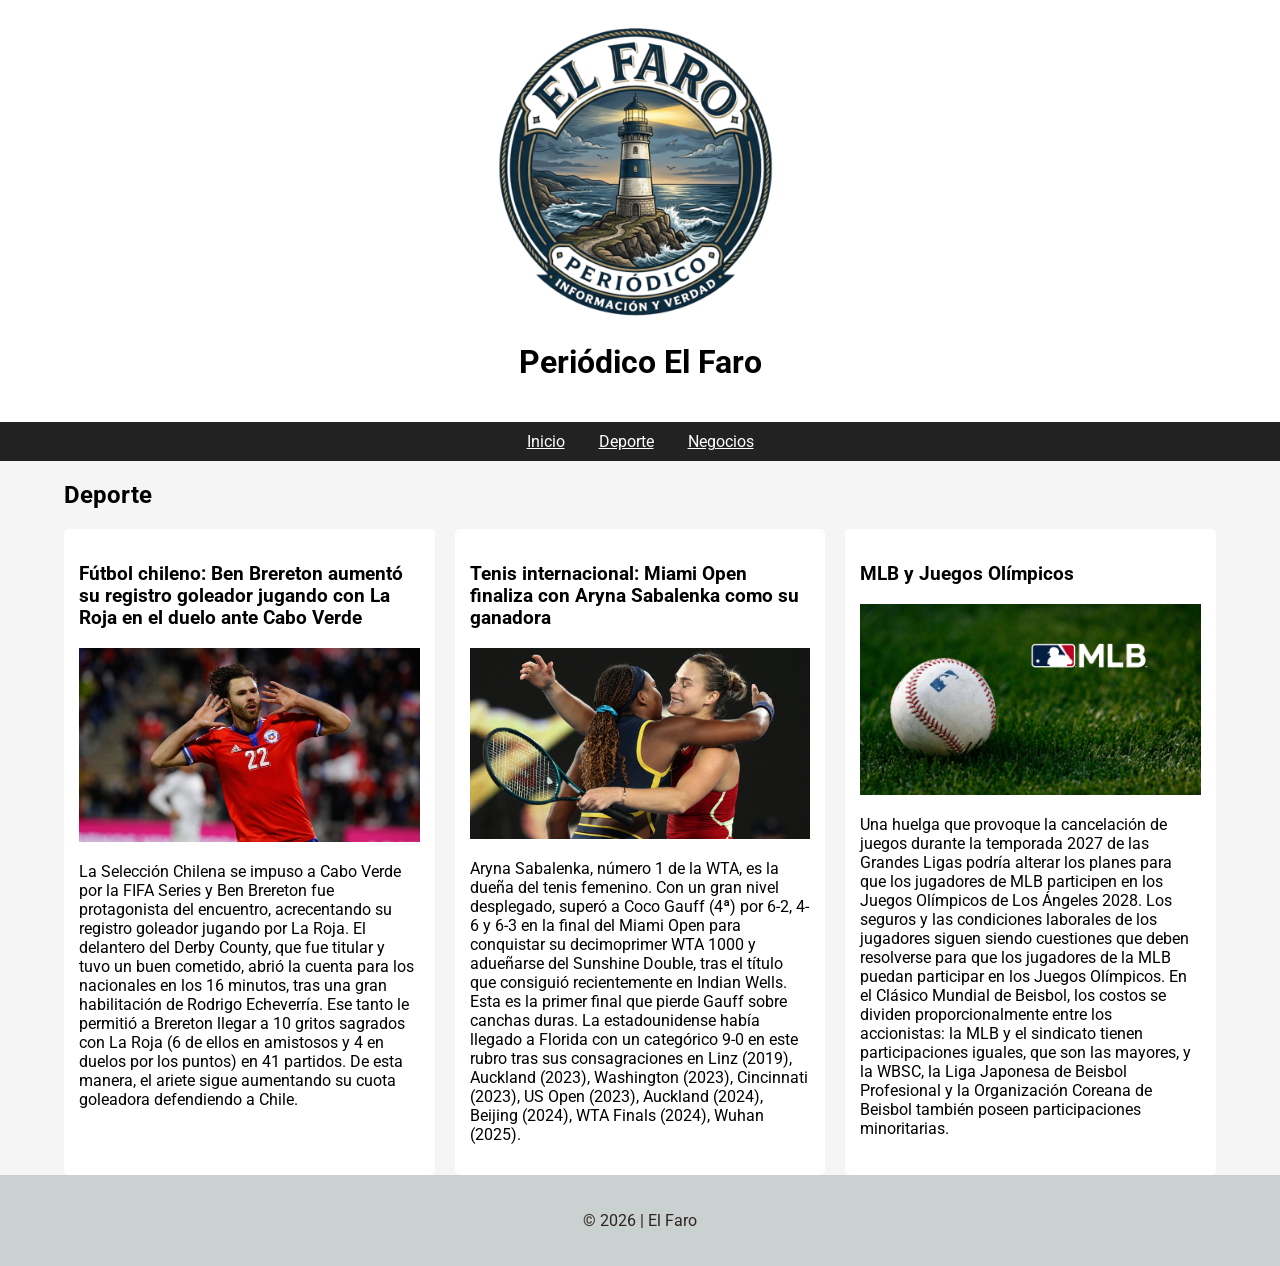
==== deporte.html @ 2c3c2c61 "Update deporte.html" ====
<!DOCTYPE html>
<html lang="es">
<head>
<meta charset="UTF-8">
<title>Deporte</title>

<link href="https://fonts.googleapis.com/css2?family=Roboto&display=swap" rel="stylesheet">

<style>

/* Estilo general */
body {
  font-family: 'Roboto', sans-serif;
  margin: 0;
  background: #f5f5f5;
}

header {
  background: white;
  text-align: center;
  padding: 20px;
}

nav {
  background: #222;
  text-align: center;
  padding: 10px;
}

nav a {
  color: white;
  margin: 0 15px;
  text-decoration: underline;
}

nav a: hover {
  text-decoration: none;
  font-weight: bold;
}

main {
  width: 90%;
  margin: auto;
}

/* GRID */
.contenedor-articulos {
  display: grid;
  grid-template-columns: repeat(3, 1fr);
  gap: 20px;
}

.articulo {
  background: white;
  padding: 15px;
  border-radius: 5px;
  transition: 0.3s;
}

.articulo:hover {
  background: black;
  color: white;
}

footer {
  background: #c9d2d0;
  color: #31231e;
  text-align: center;
  padding: 20px;
}

@media (max-width: 768px) {
  .contenedor-articulos {
    grid-template-columns: 1fr;
  }
}

</style>
</head>

<body>

<header>
  <img src="faro.png" width="300">
  <h1>Periódico El Faro</h1>
</header>

<nav>
  <a href="index.html">Inicio</a>
  <a href="deporte.html">Deporte</a>
  <a href="negocios.html">Negocios</a>
</nav>

<main>

<h2>Deporte</h2>

<div class="contenedor-articulos">

  <article class="articulo">
    <h3>Fútbol chileno: Ben Brereton aumentó su registro goleador jugando con La Roja en el duelo ante Cabo Verde</h3>
    <img src="benbrereton.jpg" width="100%">
    <p>La Selección Chilena se impuso a Cabo Verde por la FIFA Series y Ben Brereton fue protagonista del encuentro, acrecentando su registro goleador jugando por La Roja. 
    El delantero del Derby County, que fue titular y tuvo un buen cometido, abrió la cuenta para los nacionales en los 16 minutos, tras una gran habilitación de Rodrigo Echeverría.
    Ese tanto le permitió a Brereton llegar a 10 gritos sagrados con La Roja (6 de ellos en amistosos y 4 en duelos por los puntos) en 41 partidos.
    De esta manera, el ariete sigue aumentando su cuota goleadora defendiendo a Chile.</p>
  </article>

  <article class="articulo">
    <h3>Tenis internacional: Miami Open finaliza con Aryna Sabalenka como su ganadora</h3>
    <img src="arynavscoco.jpg" width="100%">
    <p>Aryna Sabalenka, número 1 de la WTA, es la dueña del tenis femenino. Con un gran nivel desplegado, superó a Coco Gauff (4ª) por 6-2,
    4-6 y 6-3 en la final del Miami Open para conquistar su decimoprimer WTA 1000 y adueñarse del Sunshine Double, tras el título que consiguió recientemente en Indian Wells.
    Esta es la primer final que pierde Gauff sobre canchas duras. La estadounidense había llegado a Florida con un categórico 9-0 en este rubro tras sus consagraciones en Linz (2019),
    Auckland (2023), Washington (2023), Cincinnati (2023), US Open (2023), Auckland (2024), Beijing (2024), WTA Finals (2024), Wuhan (2025).</p>
  </article>

  <article class="articulo">
    <h3>MLB y Juegos Olímpicos</h3>
    <img src="mlb.png" width="100%">
    <p>Una huelga que provoque la cancelación de juegos durante la temporada 2027 de las Grandes Ligas podría alterar los planes para que los jugadores de MLB
    participen en los Juegos Olímpicos de Los Ángeles 2028. Los seguros y las condiciones laborales de los jugadores siguen siendo cuestiones que deben resolverse para que los
    jugadores de la MLB puedan participar en los Juegos Olímpicos. En el Clásico Mundial de Beisbol, los costos se dividen proporcionalmente entre los accionistas: la MLB y el 
    sindicato tienen participaciones iguales, que son las mayores, y la WBSC, la Liga Japonesa de Beisbol Profesional y la Organización Coreana de Beisbol también poseen participaciones 
    minoritarias.
</p>
  </article>

</div>

</main>

<footer>
  <p>© 2026 | El Faro</p>
</footer>

</body>
</html>
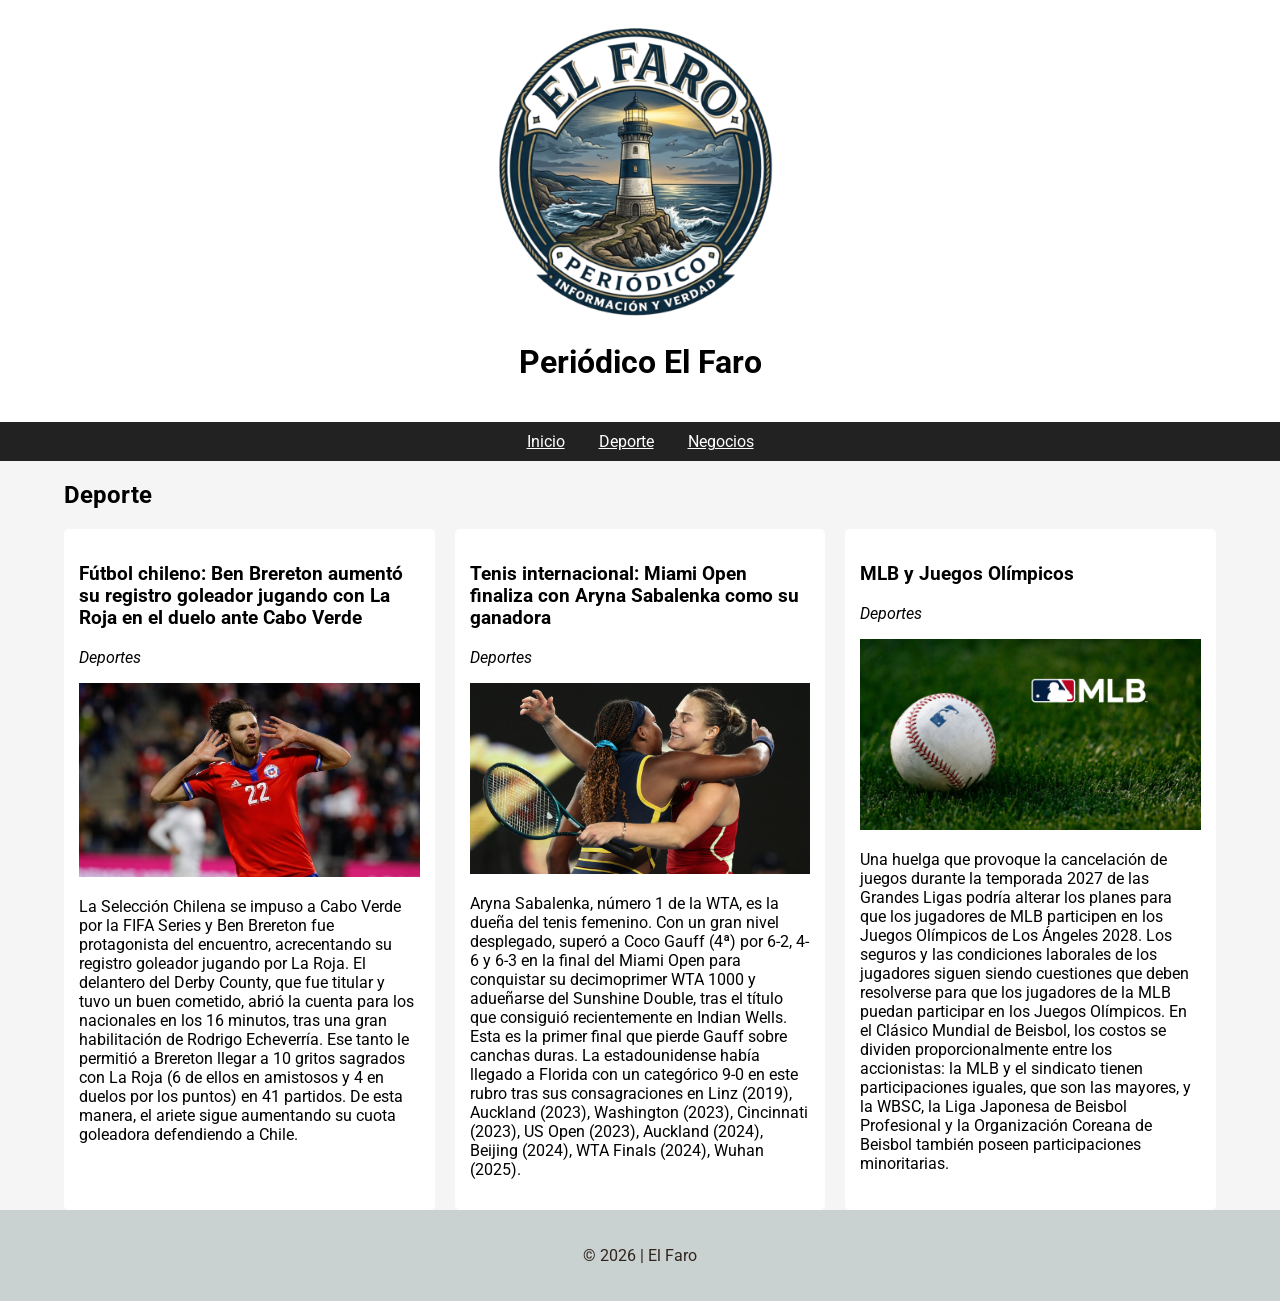
==== commit bffdaceb: "Update deporte.html" ====
--- a/deporte.html
+++ b/deporte.html
@@ -99,6 +99,7 @@
 
   <article class="articulo">
     <h3>Fútbol chileno: Ben Brereton aumentó su registro goleador jugando con La Roja en el duelo ante Cabo Verde</h3>
+    <p><em>Deportes</em></p>
     <img src="benbrereton.jpg" width="100%">
     <p>La Selección Chilena se impuso a Cabo Verde por la FIFA Series y Ben Brereton fue protagonista del encuentro, acrecentando su registro goleador jugando por La Roja. 
     El delantero del Derby County, que fue titular y tuvo un buen cometido, abrió la cuenta para los nacionales en los 16 minutos, tras una gran habilitación de Rodrigo Echeverría.
@@ -108,6 +109,7 @@
 
   <article class="articulo">
     <h3>Tenis internacional: Miami Open finaliza con Aryna Sabalenka como su ganadora</h3>
+    <p><em>Deportes</em></p>
     <img src="arynavscoco.jpg" width="100%">
     <p>Aryna Sabalenka, número 1 de la WTA, es la dueña del tenis femenino. Con un gran nivel desplegado, superó a Coco Gauff (4ª) por 6-2,
     4-6 y 6-3 en la final del Miami Open para conquistar su decimoprimer WTA 1000 y adueñarse del Sunshine Double, tras el título que consiguió recientemente en Indian Wells.
@@ -117,6 +119,7 @@
 
   <article class="articulo">
     <h3>MLB y Juegos Olímpicos</h3>
+    <p><em>Deportes</em></p>
     <img src="mlb.png" width="100%">
     <p>Una huelga que provoque la cancelación de juegos durante la temporada 2027 de las Grandes Ligas podría alterar los planes para que los jugadores de MLB
     participen en los Juegos Olímpicos de Los Ángeles 2028. Los seguros y las condiciones laborales de los jugadores siguen siendo cuestiones que deben resolverse para que los
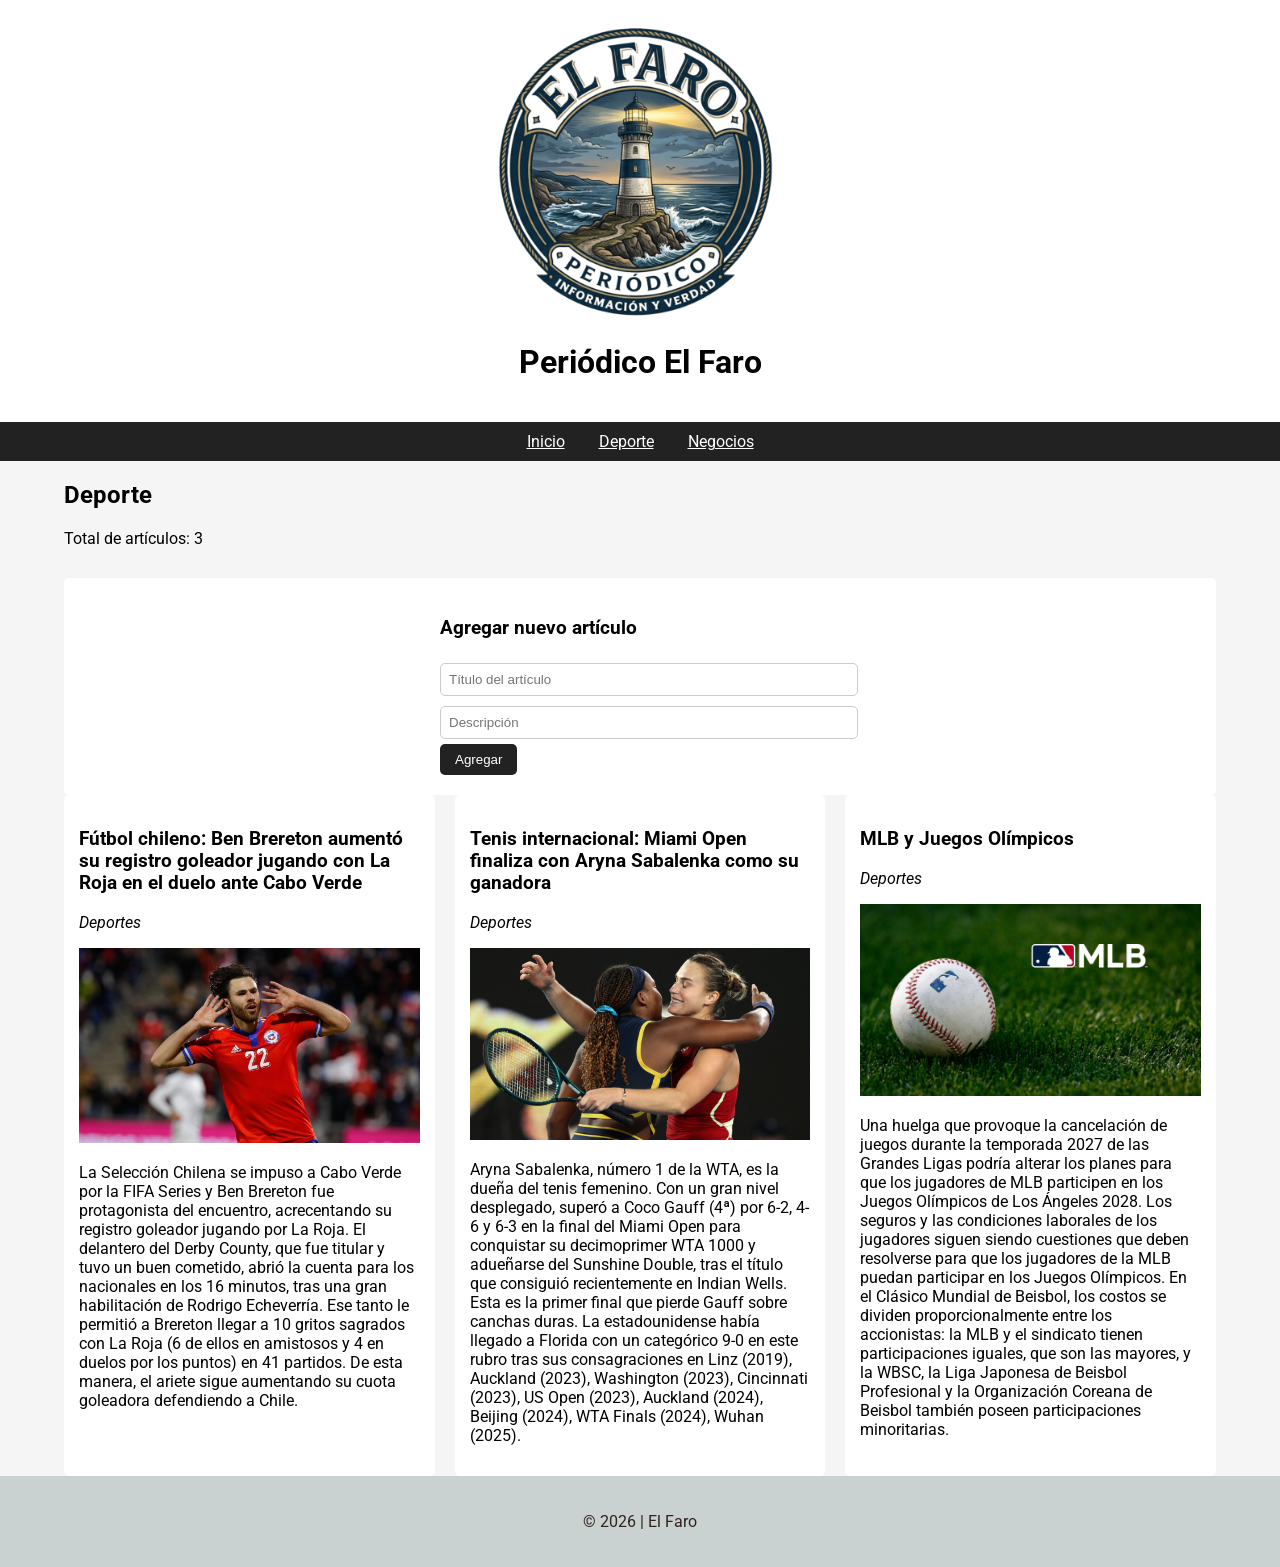
==== commit 47d2c677: "Update deporte.html" ====
--- a/deporte.html
+++ b/deporte.html
@@ -21,6 +21,12 @@
   padding: 20px;
 }
 
+#reloj {
+  background: white;
+  text-align: center;
+  padding: 20px;
+}
+
 nav {
   background: #222;
   text-align: center;
@@ -69,6 +75,43 @@
   padding: 20px;
 }
 
+/* SECCIONES*/
+
+.seccion {
+  margin-top: 30px;
+  padding: 20px;
+  background: white;
+  border-radius: 5px;
+}
+
+/* FORMULARIOS */
+
+.formulario {
+  max-width: 400px;
+  margin: auto;
+}
+
+input, textarea {
+  width: 100%;
+  padding: 8px;
+  margin: 5px 0;
+  border-radius: 5px;
+  border: 1px solid #ccc;
+}
+
+button {
+  padding: 8px 15px;
+  background: #222;
+  color: white;
+  border: none;
+  border-radius: 5px;
+  cursor: pointer;
+}
+
+button: hover{
+  background: #444;
+}
+  
 @media (max-width: 768px) {
   .contenedor-articulos {
     grid-template-columns: 1fr;
@@ -95,7 +138,18 @@
 
 <h2>Deporte</h2>
 
-<div class="contenedor-articulos">
+<p>Total de artículos: <span id="contador">0</span></p>
+
+<div class="seccion">
+  <div class="formulario">
+    <h3> Agregar nuevo artículo</h3>
+    <input type="text" id="titulo" placeholder="Título del artículo">
+    <input type="text" id="descripcion" placeholder="Descripción">
+    <button onclick="agregarArticulo()">Agregar</button>
+  </div>
+</div>
+  
+<div class="contenedor-articulos" id="contenedor">
 
   <article class="articulo">
     <h3>Fútbol chileno: Ben Brereton aumentó su registro goleador jugando con La Roja en el duelo ante Cabo Verde</h3>
@@ -136,6 +190,79 @@
 <footer>
   <p>© 2026 | El Faro</p>
 </footer>
-
+<script>
+
+window.onload = function() {
+  iniciarReloj();
+  actualizarContador();
+};
+  
+/* RELOJ */
+function iniciarReloj() {
+  function actualizarReloj() {
+    const ahora = new Date();
+    const reloj = document.getElementById("reloj");
+    if (reloj) {
+      reloj.textContent =
+        ahora.toLocaleDateString() + " - " + ahora.toLocaleTimeString();
+    }
+  }
+
+  actualizarReloj();
+  setInterval(actualizarReloj, 1000);
+}
+
+/* CONTADOR */
+function actualizarContador() {
+  const total = document.querySelectorAll(".articulo").length;
+  document.getElementById("contador").textContent = total;
+}
+
+/* AGREGAR ARTÍCULO */
+function agregarArticulo() {
+  const titulo = document.getElementById("titulo").value;
+  const descripcion = document.getElementById("descripcion").value;
+
+  if (titulo.trim() === "" || descripcion.trim() === "") {
+    alert("Completa los campos");
+    return;
+  }
+
+  const contenedor = document.getElementById("contenedor");
+
+  const nuevo = document.createElement("article");
+  nuevo.classList.add("articulo");
+
+  nuevo.innerHTML = `
+    <h3>${titulo}</h3>
+    <p><em>Nuevo</em></p>
+    <p>${descripcion}</p>
+  `;
+
+  contenedor.appendChild(nuevo);
+
+  actualizarContador();
+
+  document.getElementById("titulo").value = "";
+  document.getElementById("descripcion").value = "";
+}
+
+/* CONTACTO */
+function enviarMensaje() {
+  const nombre = document.getElementById("nombre").value;
+  const mensaje = document.getElementById("mensaje").value;
+
+  if (nombre.trim() === "" || mensaje.trim() === "") {
+    alert("Completa los campos");
+    return;
+  }
+
+  alert("Mensaje enviado correctamente");
+
+  document.getElementById("nombre").value = "";
+  document.getElementById("mensaje").value = "";
+}
+  
+</script>
 </body>
 </html>
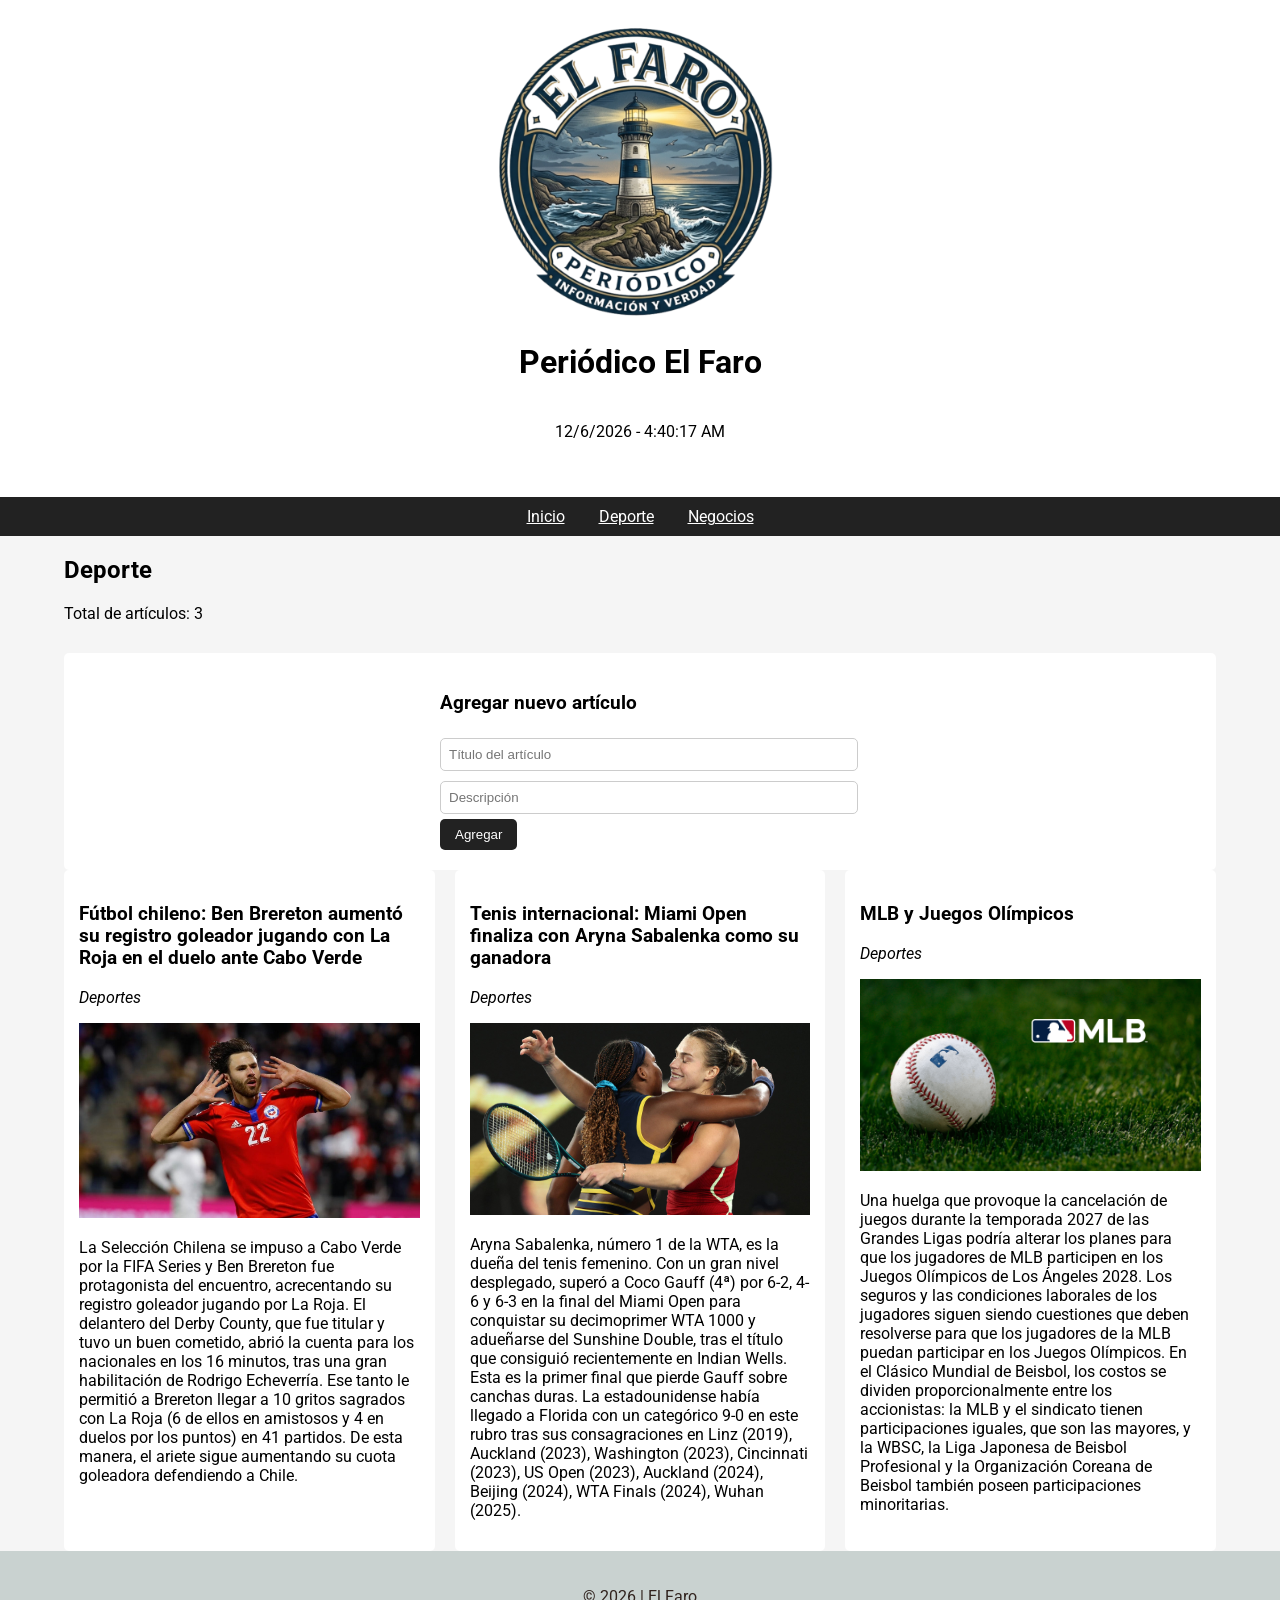
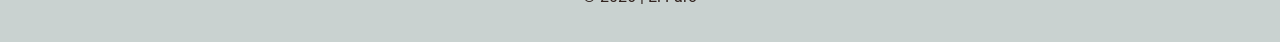
==== commit 4e88f25a: "Update deporte.html" ====
--- a/deporte.html
+++ b/deporte.html
@@ -126,6 +126,7 @@
 <header>
   <img src="faro.png" width="300">
   <h1>Periódico El Faro</h1>
+  <p id="reloj">Cargando hora...</p>
 </header>
 
 <nav>
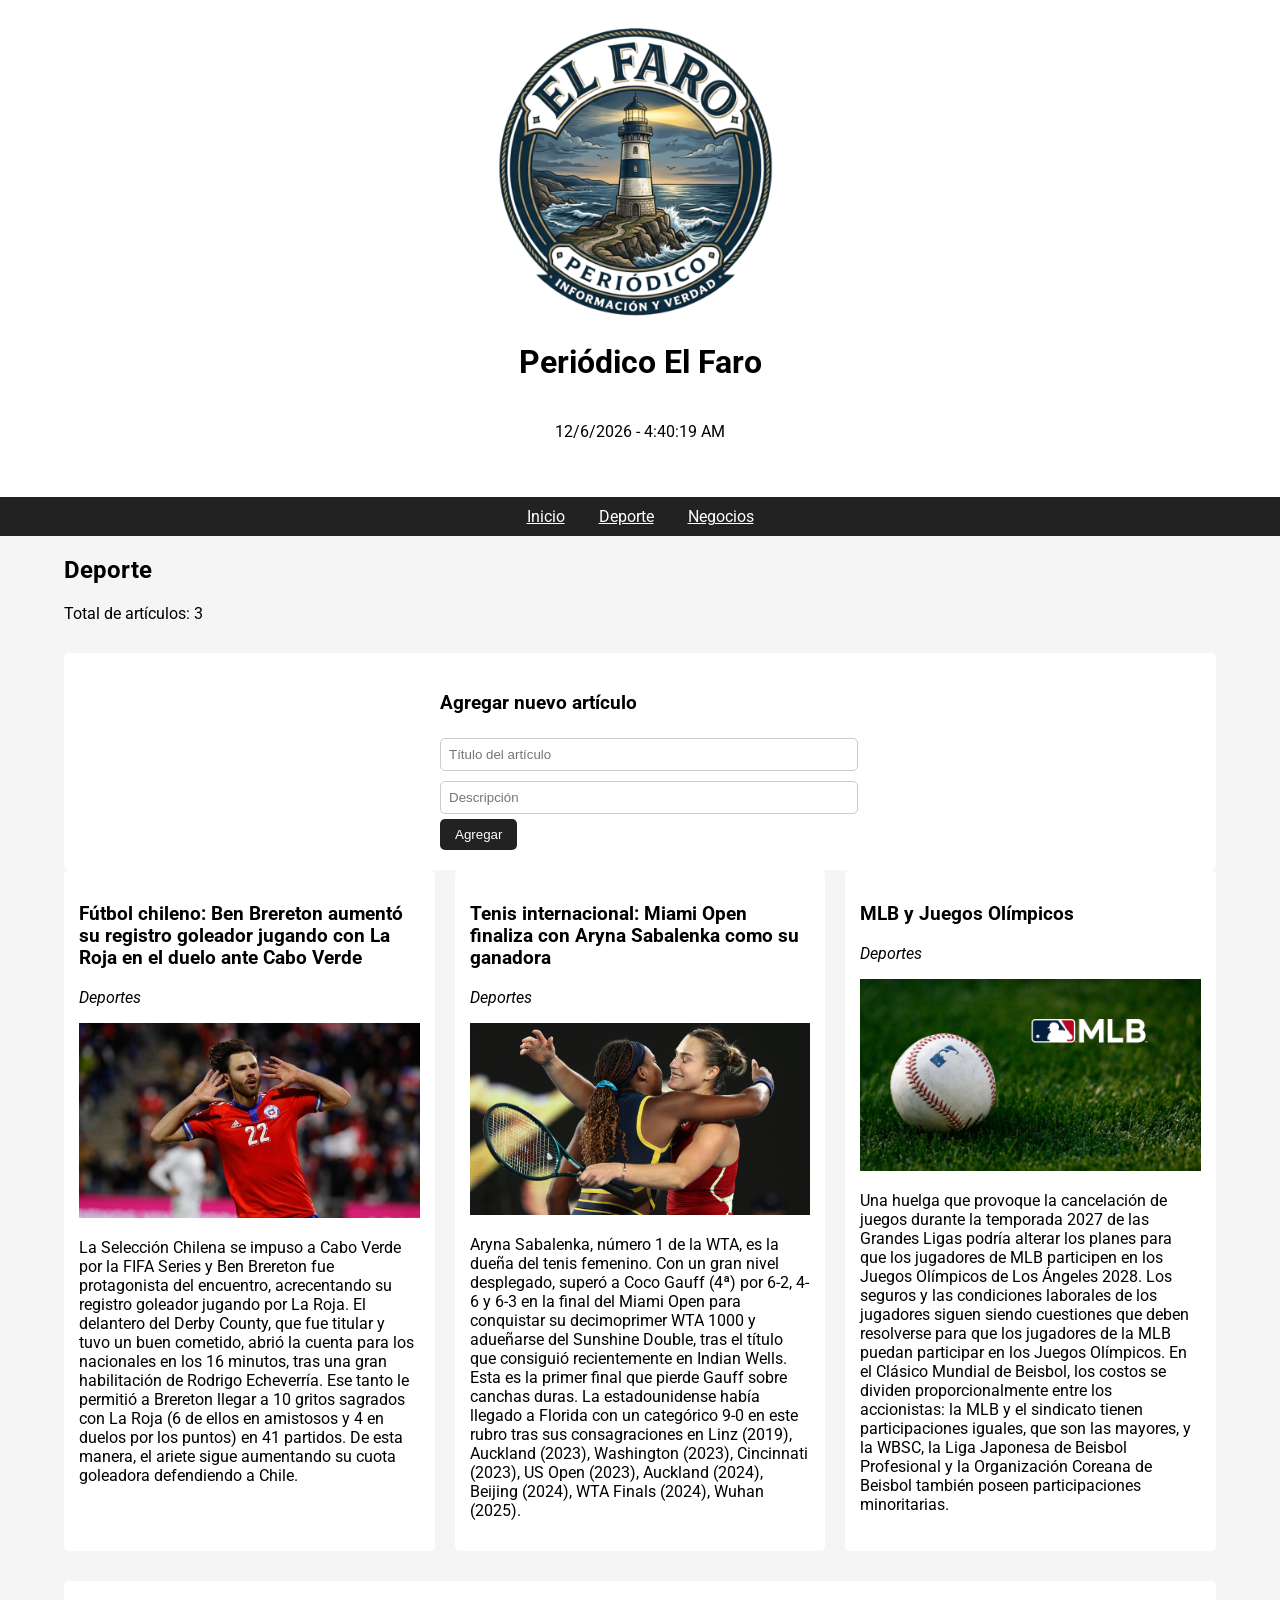
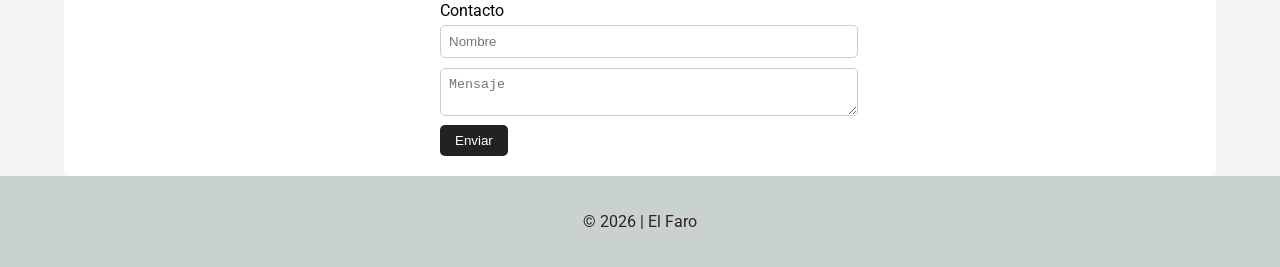
==== commit 2d5d1fe9: "Update deporte.html" ====
--- a/deporte.html
+++ b/deporte.html
@@ -185,7 +185,16 @@
   </article>
 
 </div>
-
+  
+<div class="seccion">
+  <div class="formulario"<
+    <h2>Contacto</h2>
+    <input type="text" id="nombre" placeholder="Nombre">
+    <textarea id="mensaje" placeholder="Mensaje"></textarea>
+    <button onclick="enviarMensaje()">Enviar</button>
+  </div>
+</div>
+  
 </main>
 
 <footer>
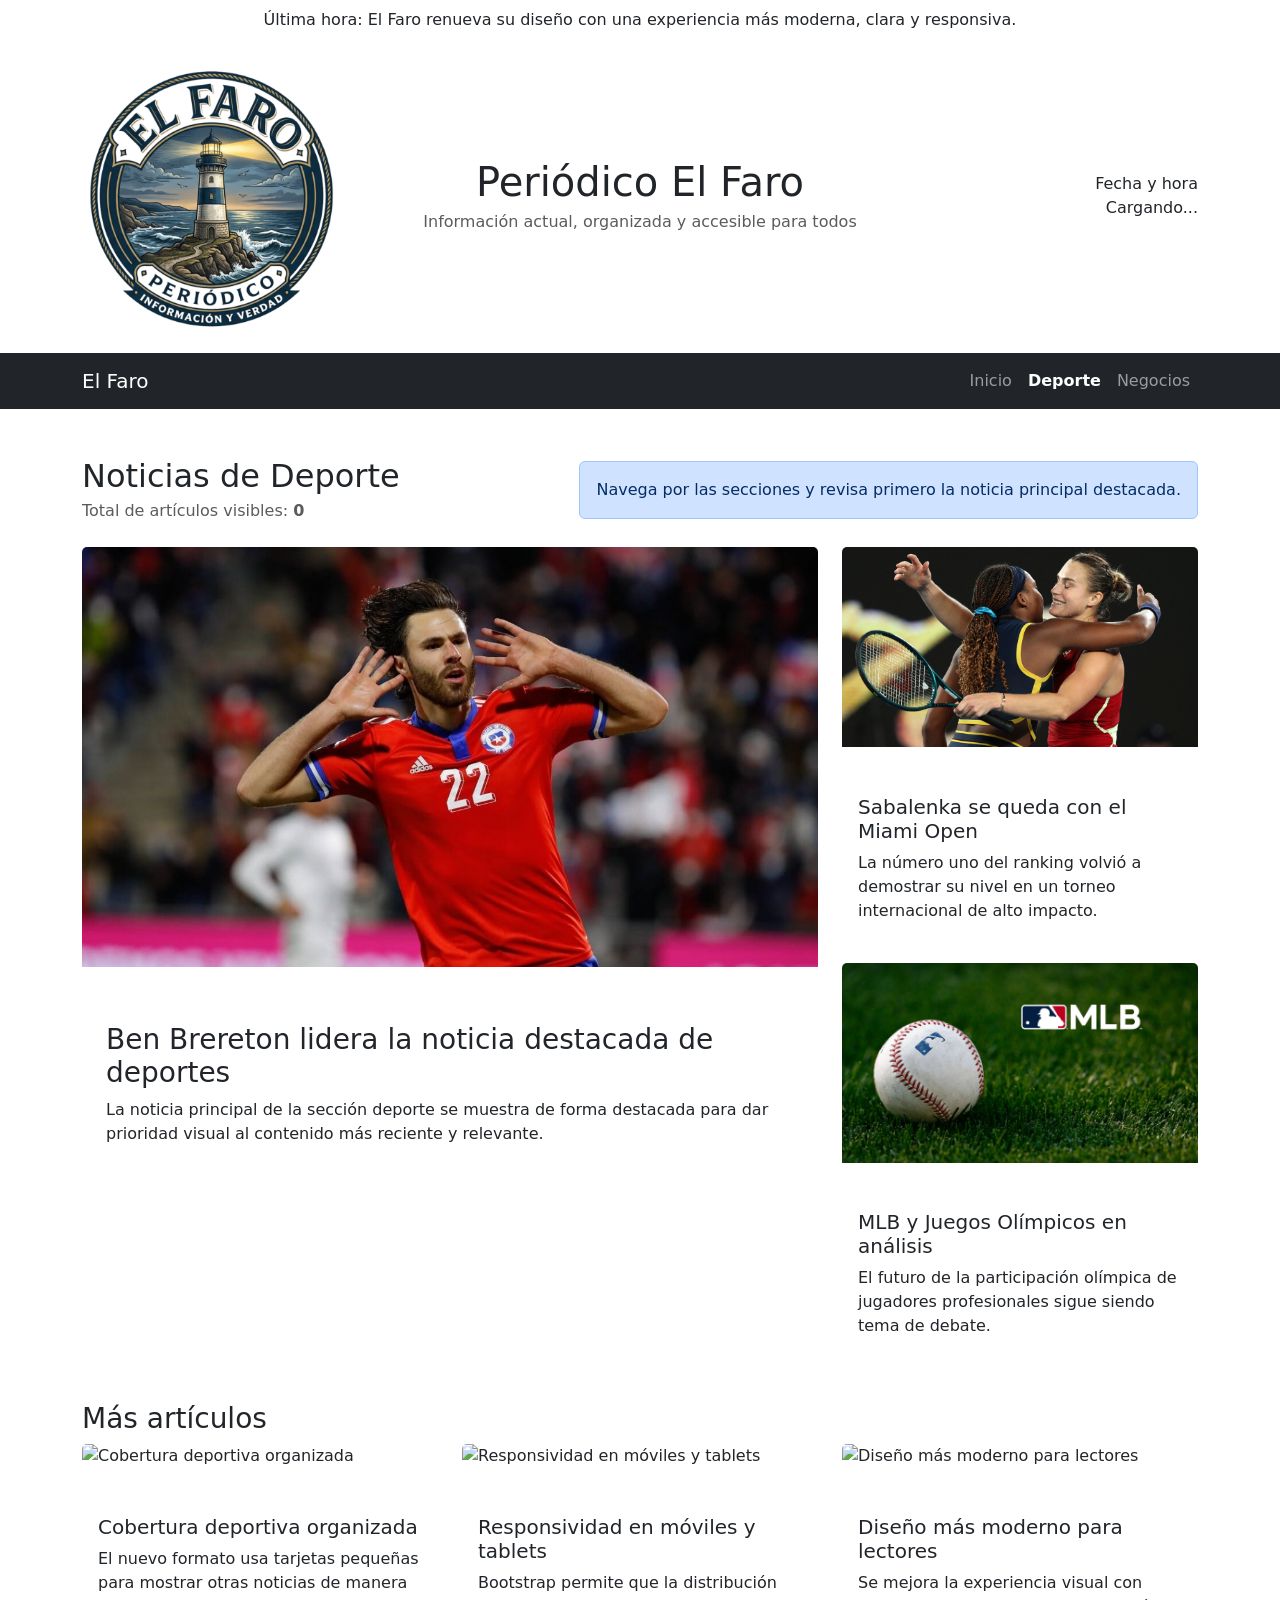
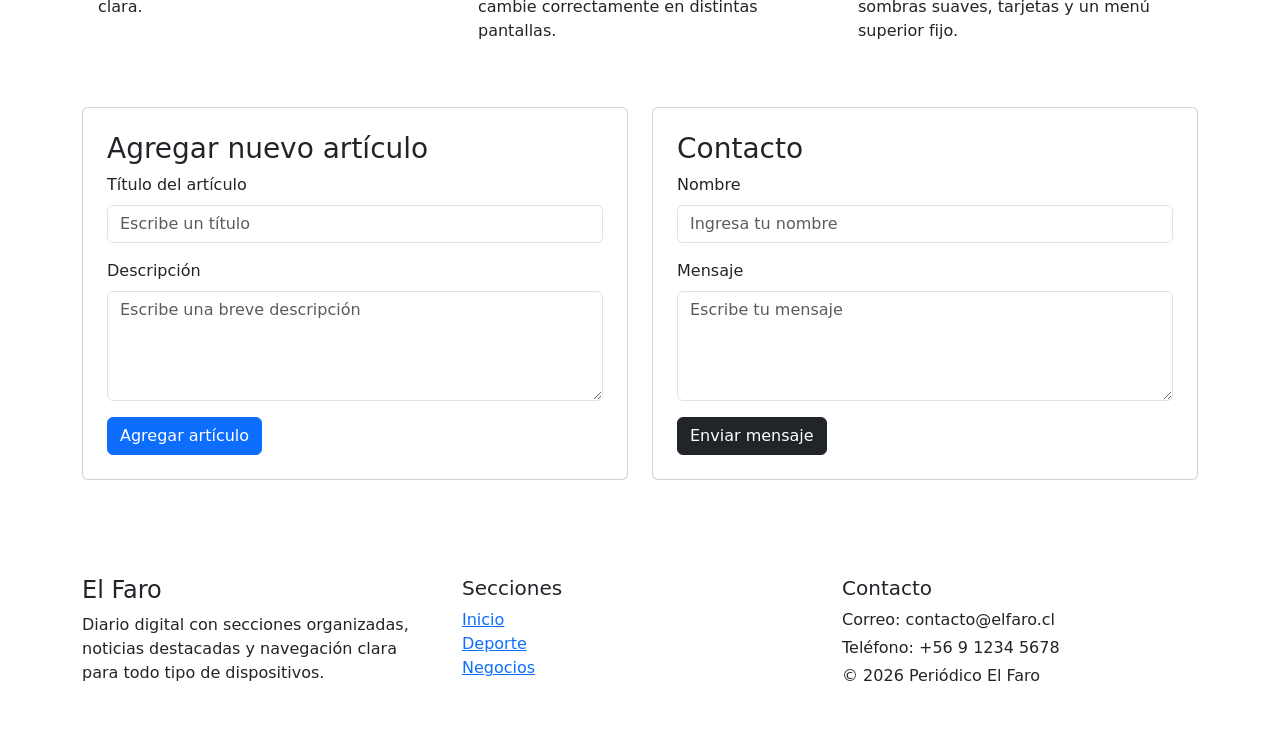
==== commit 461b4236: "Add files via upload" ====
--- a/deporte.html
+++ b/deporte.html
@@ -1,278 +1,217 @@
-<!DOCTYPE html>
-<html lang="es">
-<head>
-<meta charset="UTF-8">
-<title>Deporte</title>
-
-<link href="https://fonts.googleapis.com/css2?family=Roboto&display=swap" rel="stylesheet">
-
-<style>
-
-/* Estilo general */
-body {
-  font-family: 'Roboto', sans-serif;
-  margin: 0;
-  background: #f5f5f5;
-}
-
-header {
-  background: white;
-  text-align: center;
-  padding: 20px;
-}
-
-#reloj {
-  background: white;
-  text-align: center;
-  padding: 20px;
-}
-
-nav {
-  background: #222;
-  text-align: center;
-  padding: 10px;
-}
-
-nav a {
-  color: white;
-  margin: 0 15px;
-  text-decoration: underline;
-}
-
-nav a: hover {
-  text-decoration: none;
-  font-weight: bold;
-}
-
-main {
-  width: 90%;
-  margin: auto;
-}
-
-/* GRID */
-.contenedor-articulos {
-  display: grid;
-  grid-template-columns: repeat(3, 1fr);
-  gap: 20px;
-}
-
-.articulo {
-  background: white;
-  padding: 15px;
-  border-radius: 5px;
-  transition: 0.3s;
-}
-
-.articulo:hover {
-  background: black;
-  color: white;
-}
-
-footer {
-  background: #c9d2d0;
-  color: #31231e;
-  text-align: center;
-  padding: 20px;
-}
-
-/* SECCIONES*/
-
-.seccion {
-  margin-top: 30px;
-  padding: 20px;
-  background: white;
-  border-radius: 5px;
-}
-
-/* FORMULARIOS */
-
-.formulario {
-  max-width: 400px;
-  margin: auto;
-}
-
-input, textarea {
-  width: 100%;
-  padding: 8px;
-  margin: 5px 0;
-  border-radius: 5px;
-  border: 1px solid #ccc;
-}
-
-button {
-  padding: 8px 15px;
-  background: #222;
-  color: white;
-  border: none;
-  border-radius: 5px;
-  cursor: pointer;
-}
-
-button: hover{
-  background: #444;
-}
-  
-@media (max-width: 768px) {
-  .contenedor-articulos {
-    grid-template-columns: 1fr;
-  }
-}
-
-</style>
-</head>
-
-<body>
-
-<header>
-  <img src="faro.png" width="300">
-  <h1>Periódico El Faro</h1>
-  <p id="reloj">Cargando hora...</p>
-</header>
-
-<nav>
-  <a href="index.html">Inicio</a>
-  <a href="deporte.html">Deporte</a>
-  <a href="negocios.html">Negocios</a>
-</nav>
-
-<main>
-
-<h2>Deporte</h2>
-
-<p>Total de artículos: <span id="contador">0</span></p>
-
-<div class="seccion">
-  <div class="formulario">
-    <h3> Agregar nuevo artículo</h3>
-    <input type="text" id="titulo" placeholder="Título del artículo">
-    <input type="text" id="descripcion" placeholder="Descripción">
-    <button onclick="agregarArticulo()">Agregar</button>
-  </div>
-</div>
-  
-<div class="contenedor-articulos" id="contenedor">
-
-  <article class="articulo">
-    <h3>Fútbol chileno: Ben Brereton aumentó su registro goleador jugando con La Roja en el duelo ante Cabo Verde</h3>
-    <p><em>Deportes</em></p>
-    <img src="benbrereton.jpg" width="100%">
-    <p>La Selección Chilena se impuso a Cabo Verde por la FIFA Series y Ben Brereton fue protagonista del encuentro, acrecentando su registro goleador jugando por La Roja. 
-    El delantero del Derby County, que fue titular y tuvo un buen cometido, abrió la cuenta para los nacionales en los 16 minutos, tras una gran habilitación de Rodrigo Echeverría.
-    Ese tanto le permitió a Brereton llegar a 10 gritos sagrados con La Roja (6 de ellos en amistosos y 4 en duelos por los puntos) en 41 partidos.
-    De esta manera, el ariete sigue aumentando su cuota goleadora defendiendo a Chile.</p>
-  </article>
-
-  <article class="articulo">
-    <h3>Tenis internacional: Miami Open finaliza con Aryna Sabalenka como su ganadora</h3>
-    <p><em>Deportes</em></p>
-    <img src="arynavscoco.jpg" width="100%">
-    <p>Aryna Sabalenka, número 1 de la WTA, es la dueña del tenis femenino. Con un gran nivel desplegado, superó a Coco Gauff (4ª) por 6-2,
-    4-6 y 6-3 en la final del Miami Open para conquistar su decimoprimer WTA 1000 y adueñarse del Sunshine Double, tras el título que consiguió recientemente en Indian Wells.
-    Esta es la primer final que pierde Gauff sobre canchas duras. La estadounidense había llegado a Florida con un categórico 9-0 en este rubro tras sus consagraciones en Linz (2019),
-    Auckland (2023), Washington (2023), Cincinnati (2023), US Open (2023), Auckland (2024), Beijing (2024), WTA Finals (2024), Wuhan (2025).</p>
-  </article>
-
-  <article class="articulo">
-    <h3>MLB y Juegos Olímpicos</h3>
-    <p><em>Deportes</em></p>
-    <img src="mlb.png" width="100%">
-    <p>Una huelga que provoque la cancelación de juegos durante la temporada 2027 de las Grandes Ligas podría alterar los planes para que los jugadores de MLB
-    participen en los Juegos Olímpicos de Los Ángeles 2028. Los seguros y las condiciones laborales de los jugadores siguen siendo cuestiones que deben resolverse para que los
-    jugadores de la MLB puedan participar en los Juegos Olímpicos. En el Clásico Mundial de Beisbol, los costos se dividen proporcionalmente entre los accionistas: la MLB y el 
-    sindicato tienen participaciones iguales, que son las mayores, y la WBSC, la Liga Japonesa de Beisbol Profesional y la Organización Coreana de Beisbol también poseen participaciones 
-    minoritarias.
-</p>
-  </article>
-
-</div>
-  
-<div class="seccion">
-  <div class="formulario"<
-    <h2>Contacto</h2>
-    <input type="text" id="nombre" placeholder="Nombre">
-    <textarea id="mensaje" placeholder="Mensaje"></textarea>
-    <button onclick="enviarMensaje()">Enviar</button>
-  </div>
-</div>
-  
-</main>
-
-<footer>
-  <p>© 2026 | El Faro</p>
-</footer>
-<script>
-
-window.onload = function() {
-  iniciarReloj();
-  actualizarContador();
-};
-  
-/* RELOJ */
-function iniciarReloj() {
-  function actualizarReloj() {
-    const ahora = new Date();
-    const reloj = document.getElementById("reloj");
-    if (reloj) {
-      reloj.textContent =
-        ahora.toLocaleDateString() + " - " + ahora.toLocaleTimeString();
-    }
-  }
-
-  actualizarReloj();
-  setInterval(actualizarReloj, 1000);
-}
-
-/* CONTADOR */
-function actualizarContador() {
-  const total = document.querySelectorAll(".articulo").length;
-  document.getElementById("contador").textContent = total;
-}
-
-/* AGREGAR ARTÍCULO */
-function agregarArticulo() {
-  const titulo = document.getElementById("titulo").value;
-  const descripcion = document.getElementById("descripcion").value;
-
-  if (titulo.trim() === "" || descripcion.trim() === "") {
-    alert("Completa los campos");
-    return;
-  }
-
-  const contenedor = document.getElementById("contenedor");
-
-  const nuevo = document.createElement("article");
-  nuevo.classList.add("articulo");
-
-  nuevo.innerHTML = `
-    <h3>${titulo}</h3>
-    <p><em>Nuevo</em></p>
-    <p>${descripcion}</p>
-  `;
-
-  contenedor.appendChild(nuevo);
-
-  actualizarContador();
-
-  document.getElementById("titulo").value = "";
-  document.getElementById("descripcion").value = "";
-}
-
-/* CONTACTO */
-function enviarMensaje() {
-  const nombre = document.getElementById("nombre").value;
-  const mensaje = document.getElementById("mensaje").value;
-
-  if (nombre.trim() === "" || mensaje.trim() === "") {
-    alert("Completa los campos");
-    return;
-  }
-
-  alert("Mensaje enviado correctamente");
-
-  document.getElementById("nombre").value = "";
-  document.getElementById("mensaje").value = "";
-}
-  
-</script>
-</body>
-</html>
+<!DOCTYPE html>
+<html lang="es">
+<head>
+  <meta charset="UTF-8">
+  <meta name="viewport" content="width=device-width, initial-scale=1">
+  <title>El Faro - Deporte</title>
+  <link rel="preconnect" href="https://fonts.googleapis.com">
+  <link rel="preconnect" href="https://fonts.gstatic.com" crossorigin>
+  <link href="https://fonts.googleapis.com/css2?family=Roboto:wght@400;500;700&display=swap" rel="stylesheet">
+  <link href="https://cdn.jsdelivr.net/npm/bootstrap@5.3.3/dist/css/bootstrap.min.css" rel="stylesheet">
+  <link rel="stylesheet" href="styles.css">
+</head>
+<body>
+  <div class="top-alert py-2 text-center">
+    Última hora: El Faro renueva su diseño con una experiencia más moderna, clara y responsiva.
+  </div>
+
+  <header class="site-header py-4">
+    <div class="container">
+      <div class="row align-items-center g-3">
+        <div class="col-md-3 text-center text-md-start">
+          <img src="faro.png" alt="Logo El Faro" class="logo-img img-fluid">
+        </div>
+        <div class="col-md-6 text-center">
+          <h1 class="mb-1">Periódico El Faro</h1>
+          <p class="mb-0 text-muted">Información actual, organizada y accesible para todos</p>
+        </div>
+        <div class="col-md-3 text-center text-md-end">
+          <div class="info-box reloj-box">
+            <div>Fecha y hora</div>
+            <div id="reloj">Cargando...</div>
+          </div>
+        </div>
+      </div>
+    </div>
+  </header>
+
+  <nav class="navbar navbar-expand-lg navbar-dark bg-dark sticky-top">
+    <div class="container">
+      <a class="navbar-brand" href="index.html">El Faro</a>
+      <button class="navbar-toggler" type="button" data-bs-toggle="collapse" data-bs-target="#menuPrincipal" aria-controls="menuPrincipal" aria-expanded="false" aria-label="Mostrar menú">
+        <span class="navbar-toggler-icon"></span>
+      </button>
+      <div class="collapse navbar-collapse" id="menuPrincipal">
+        <ul class="navbar-nav ms-auto">
+          <li class="nav-item"><a class="nav-link " href="index.html">Inicio</a></li>
+          <li class="nav-item"><a class="nav-link active fw-semibold" href="deporte.html">Deporte</a></li>
+          <li class="nav-item"><a class="nav-link " href="negocios.html">Negocios</a></li>
+        </ul>
+      </div>
+    </div>
+  </nav>
+
+  <main>
+    <section class="container py-5">
+      <div class="d-flex flex-column flex-lg-row justify-content-between align-items-lg-center mb-4 gap-3">
+        <div>
+          <h2 class="section-title mb-1">Noticias de Deporte</h2>
+          <p class="text-muted mb-0">Total de artículos visibles: <strong id="contador">0</strong></p>
+        </div>
+        <div class="alert alert-primary mb-0 custom-shadow notice-card">
+          Navega por las secciones y revisa primero la noticia principal destacada.
+        </div>
+      </div>
+
+      <div class="row g-4">
+        <div class="col-lg-8">
+          <article class="card hero-card border-0 custom-shadow h-100">
+            <img src="benbrereton.jpg" class="card-img-top" alt="Ben Brereton lidera la noticia destacada de deportes">
+            <div class="card-body p-4">
+              <span class="badge badge-category mb-2">Fútbol</span>
+              <h3 class="card-title">Ben Brereton lidera la noticia destacada de deportes</h3>
+              <p class="card-text">La noticia principal de la sección deporte se muestra de forma destacada para dar prioridad visual al contenido más reciente y relevante.</p>
+            </div>
+          </article>
+        </div>
+        <div class="col-lg-4">
+          <div class="row g-4">
+            <div class="col-sm-6 col-lg-12">
+              
+        <div class="card side-card h-100 custom-shadow border-0">
+          <img src="arynavscoco.jpg" class="card-img-top" alt="Sabalenka se queda con el Miami Open">
+          <div class="card-body">
+            <span class="badge badge-category mb-2">Tenis</span>
+            <h5 class="card-title">Sabalenka se queda con el Miami Open</h5>
+            <p class="card-text">La número uno del ranking volvió a demostrar su nivel en un torneo internacional de alto impacto.</p>
+          </div>
+        </div>
+        
+            </div>
+            <div class="col-sm-6 col-lg-12">
+              
+        <div class="card side-card h-100 custom-shadow border-0">
+          <img src="mlb.png" class="card-img-top" alt="MLB y Juegos Olímpicos en análisis">
+          <div class="card-body">
+            <span class="badge badge-category mb-2">Béisbol</span>
+            <h5 class="card-title">MLB y Juegos Olímpicos en análisis</h5>
+            <p class="card-text">El futuro de la participación olímpica de jugadores profesionales sigue siendo tema de debate.</p>
+          </div>
+        </div>
+        
+            </div>
+          </div>
+        </div>
+      </div>
+    </section>
+
+    <section class="container mb-5">
+      <h3 class="section-title">Más artículos</h3>
+      <div class="row g-4" id="contenedor-articulos">
+        
+        <div class="col-md-6 col-lg-4 article-item">
+          <article class="card h-100 custom-shadow article-card border-0">
+            <img src="https://via.placeholder.com/800x500?text=Deporte+1" class="card-img-top" alt="Cobertura deportiva organizada">
+            <div class="card-body">
+              <span class="badge badge-category mb-2">Deportes</span>
+              <h5 class="card-title">Cobertura deportiva organizada</h5>
+              <p class="card-text">El nuevo formato usa tarjetas pequeñas para mostrar otras noticias de manera clara.</p>
+            </div>
+          </article>
+        </div>
+        
+        <div class="col-md-6 col-lg-4 article-item">
+          <article class="card h-100 custom-shadow article-card border-0">
+            <img src="https://via.placeholder.com/800x500?text=Deporte+2" class="card-img-top" alt="Responsividad en móviles y tablets">
+            <div class="card-body">
+              <span class="badge badge-category mb-2">Deportes</span>
+              <h5 class="card-title">Responsividad en móviles y tablets</h5>
+              <p class="card-text">Bootstrap permite que la distribución cambie correctamente en distintas pantallas.</p>
+            </div>
+          </article>
+        </div>
+        
+        <div class="col-md-6 col-lg-4 article-item">
+          <article class="card h-100 custom-shadow article-card border-0">
+            <img src="https://via.placeholder.com/800x500?text=Deporte+3" class="card-img-top" alt="Diseño más moderno para lectores">
+            <div class="card-body">
+              <span class="badge badge-category mb-2">Análisis</span>
+              <h5 class="card-title">Diseño más moderno para lectores</h5>
+              <p class="card-text">Se mejora la experiencia visual con sombras suaves, tarjetas y un menú superior fijo.</p>
+            </div>
+          </article>
+        </div>
+        
+      </div>
+    </section>
+
+    
+
+    <section class="container my-5 form-section">
+      <div class="row g-4">
+        <div class="col-lg-6">
+          <div class="card h-100 custom-shadow">
+            <div class="card-body p-4">
+              <h3 class="section-title">Agregar nuevo artículo</h3>
+              <div class="mb-3">
+                <label for="titulo" class="form-label">Título del artículo</label>
+                <input type="text" id="titulo" class="form-control" placeholder="Escribe un título">
+              </div>
+              <div class="mb-3">
+                <label for="descripcion" class="form-label">Descripción</label>
+                <textarea id="descripcion" class="form-control" rows="4" placeholder="Escribe una breve descripción"></textarea>
+              </div>
+              <button id="btn-agregar" class="btn btn-primary">Agregar artículo</button>
+            </div>
+          </div>
+        </div>
+
+        <div class="col-lg-6">
+          <div class="card h-100 custom-shadow">
+            <div class="card-body p-4">
+              <h3 class="section-title">Contacto</h3>
+              <div class="mb-3">
+                <label for="nombre" class="form-label">Nombre</label>
+                <input type="text" id="nombre" class="form-control" placeholder="Ingresa tu nombre">
+              </div>
+              <div class="mb-3">
+                <label for="mensaje" class="form-label">Mensaje</label>
+                <textarea id="mensaje" class="form-control" rows="4" placeholder="Escribe tu mensaje"></textarea>
+              </div>
+              <button id="btn-contacto" class="btn btn-dark">Enviar mensaje</button>
+            </div>
+          </div>
+        </div>
+      </div>
+    </section>
+  </main>
+
+  <footer class="footer-large mt-5 py-5">
+    <div class="container">
+      <div class="row g-4">
+        <div class="col-md-4">
+          <h4>El Faro</h4>
+          <p class="mb-0">Diario digital con secciones organizadas, noticias destacadas y navegación clara para todo tipo de dispositivos.</p>
+        </div>
+        <div class="col-md-4">
+          <h5>Secciones</h5>
+          <ul class="list-unstyled">
+            <li><a href="index.html">Inicio</a></li>
+            <li><a href="deporte.html">Deporte</a></li>
+            <li><a href="negocios.html">Negocios</a></li>
+          </ul>
+        </div>
+        <div class="col-md-4">
+          <h5>Contacto</h5>
+          <p class="mb-1">Correo: contacto@elfaro.cl</p>
+          <p class="mb-1">Teléfono: +56 9 1234 5678</p>
+          <p class="mb-0">© 2026 Periódico El Faro</p>
+        </div>
+      </div>
+    </div>
+  </footer>
+
+  <script src="https://cdn.jsdelivr.net/npm/bootstrap@5.3.3/dist/js/bootstrap.bundle.min.js"></script>
+  <script src="script.js"></script>
+</body>
+</html>
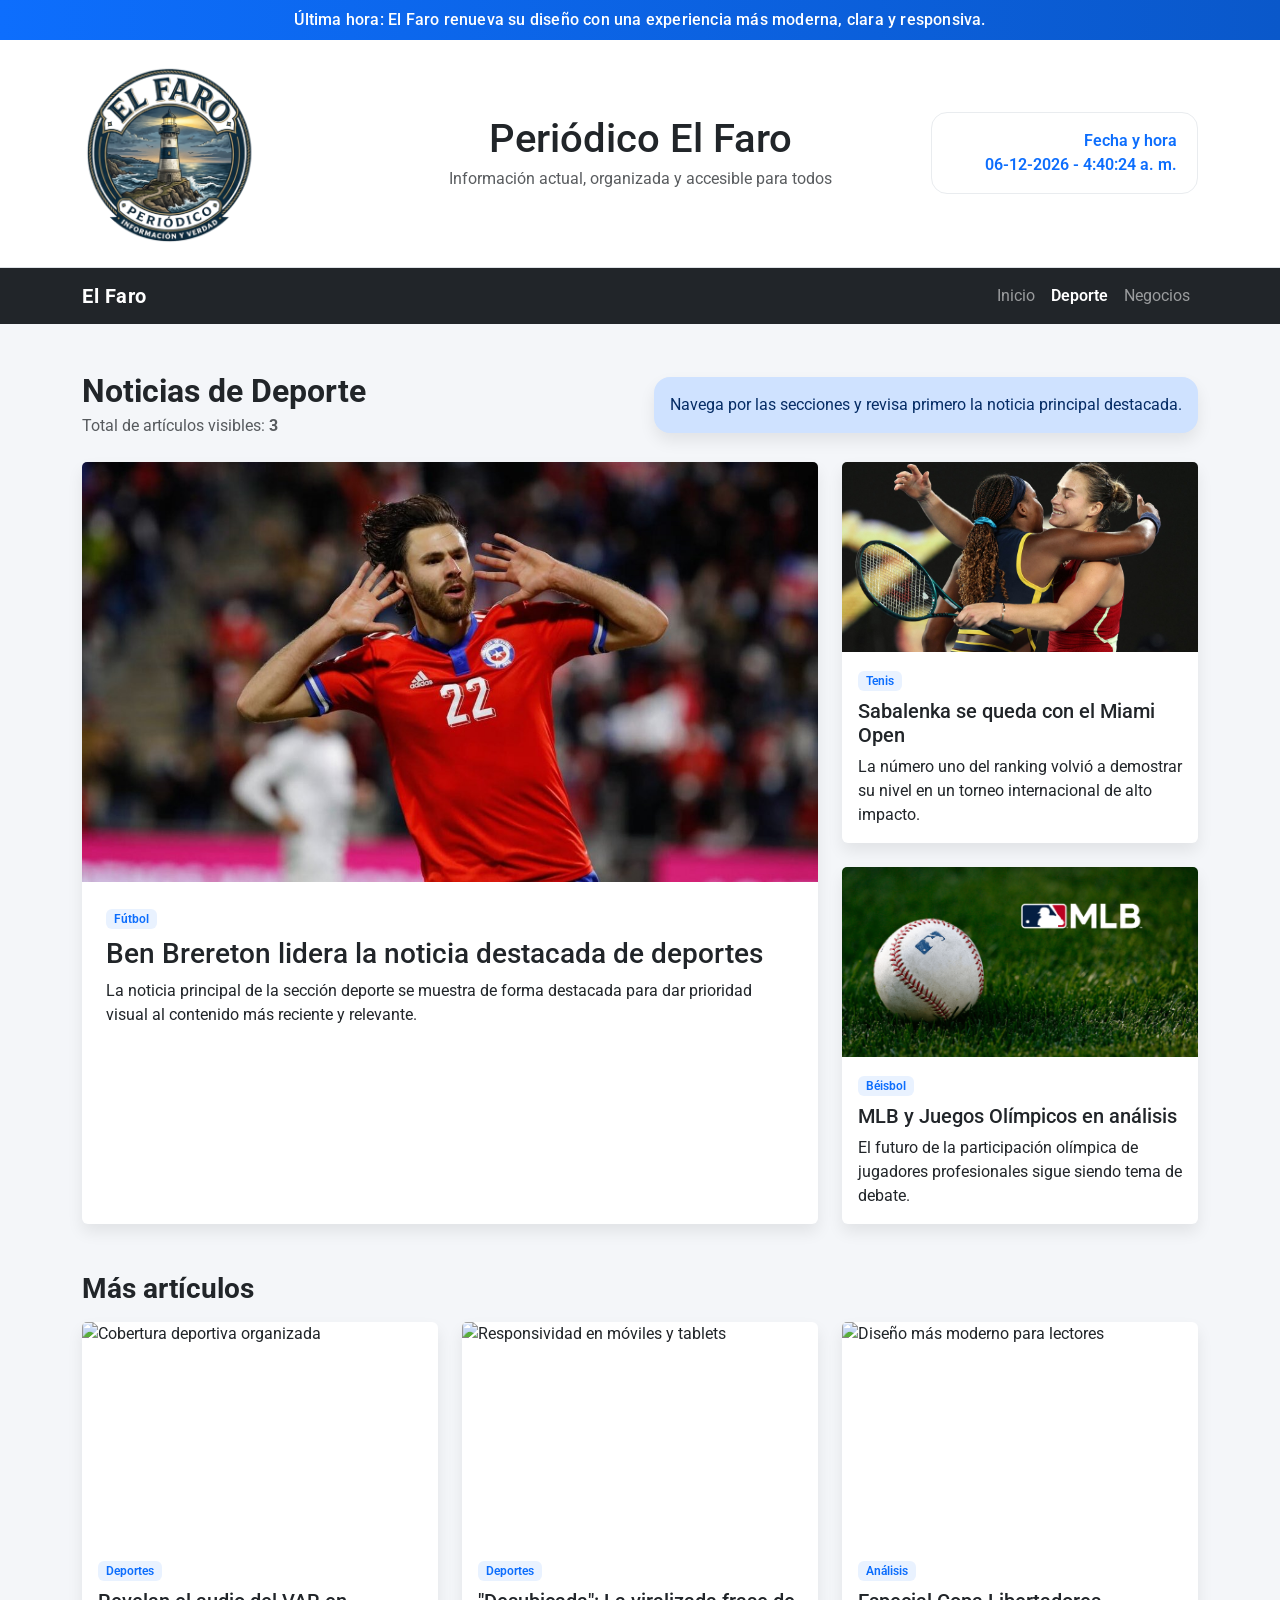
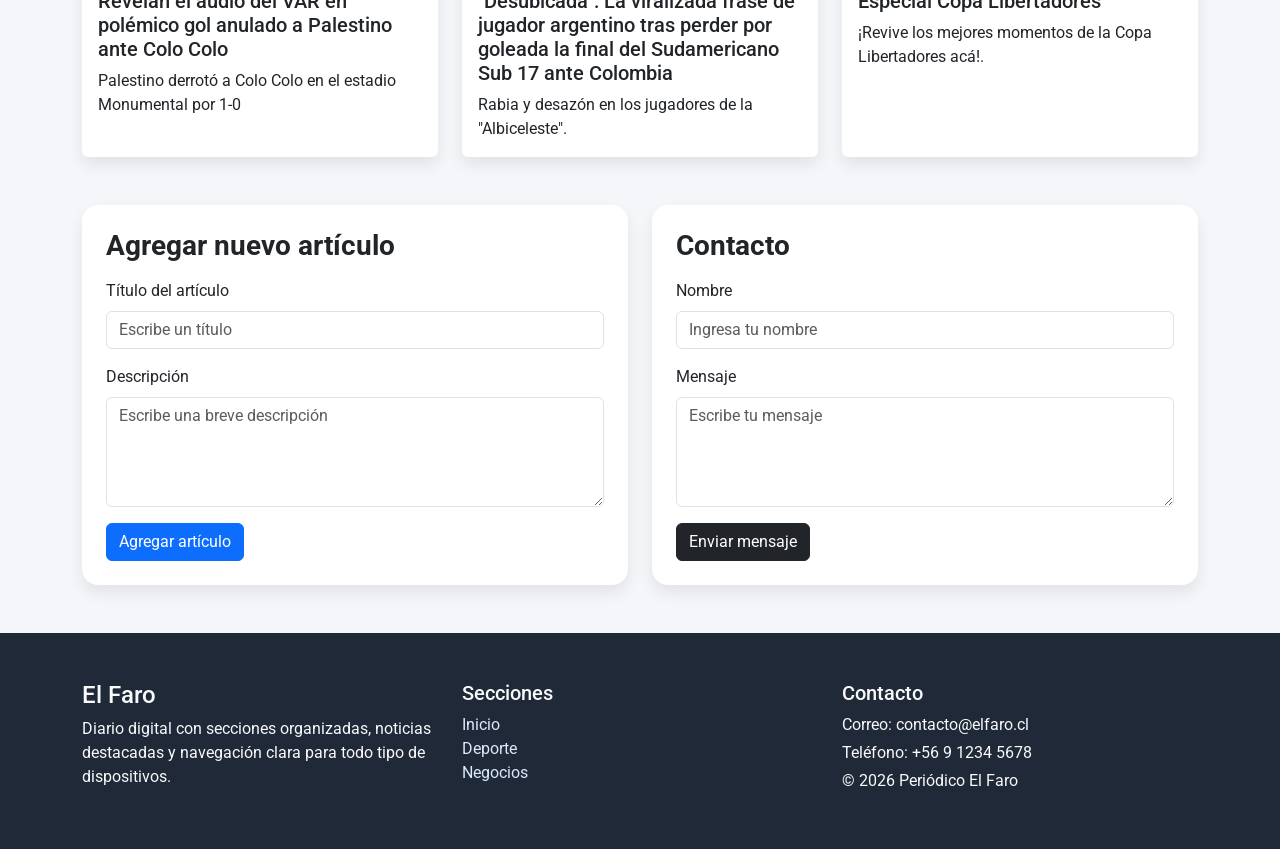
==== commit ccff54a8: "Update deporte.html" ====
--- a/deporte.html
+++ b/deporte.html
@@ -111,33 +111,33 @@
         
         <div class="col-md-6 col-lg-4 article-item">
           <article class="card h-100 custom-shadow article-card border-0">
-            <img src="https://via.placeholder.com/800x500?text=Deporte+1" class="card-img-top" alt="Cobertura deportiva organizada">
+            <img src="palestino.jpg" class="card-img-top" alt="Cobertura deportiva organizada">
             <div class="card-body">
               <span class="badge badge-category mb-2">Deportes</span>
-              <h5 class="card-title">Cobertura deportiva organizada</h5>
-              <p class="card-text">El nuevo formato usa tarjetas pequeñas para mostrar otras noticias de manera clara.</p>
+              <h5 class="card-title">Revelan el audio del VAR en polémico gol anulado a Palestino ante Colo Colo</h5>
+              <p class="card-text">Palestino derrotó a Colo Colo en el estadio Monumental por 1-0</p>
             </div>
           </article>
         </div>
         
         <div class="col-md-6 col-lg-4 article-item">
           <article class="card h-100 custom-shadow article-card border-0">
-            <img src="https://via.placeholder.com/800x500?text=Deporte+2" class="card-img-top" alt="Responsividad en móviles y tablets">
+            <img src="sudamericano.jpg" class="card-img-top" alt="Responsividad en móviles y tablets">
             <div class="card-body">
               <span class="badge badge-category mb-2">Deportes</span>
-              <h5 class="card-title">Responsividad en móviles y tablets</h5>
-              <p class="card-text">Bootstrap permite que la distribución cambie correctamente en distintas pantallas.</p>
+              <h5 class="card-title">"Desubicada": La viralizada frase de jugador argentino tras perder por goleada la final del Sudamericano Sub 17 ante Colombia</h5>
+              <p class="card-text">Rabia y desazón en los jugadores de la "Albiceleste".</p>
             </div>
           </article>
         </div>
         
         <div class="col-md-6 col-lg-4 article-item">
           <article class="card h-100 custom-shadow article-card border-0">
-            <img src="https://via.placeholder.com/800x500?text=Deporte+3" class="card-img-top" alt="Diseño más moderno para lectores">
+            <img src="libertadores.jpg" class="card-img-top" alt="Diseño más moderno para lectores">
             <div class="card-body">
               <span class="badge badge-category mb-2">Análisis</span>
-              <h5 class="card-title">Diseño más moderno para lectores</h5>
-              <p class="card-text">Se mejora la experiencia visual con sombras suaves, tarjetas y un menú superior fijo.</p>
+              <h5 class="card-title">Especial Copa Libertadores</h5>
+              <p class="card-text">¡Revive los mejores momentos de la Copa Libertadores acá!.</p>
             </div>
           </article>
         </div>
@@ -214,4 +214,4 @@
   <script src="https://cdn.jsdelivr.net/npm/bootstrap@5.3.3/dist/js/bootstrap.bundle.min.js"></script>
   <script src="script.js"></script>
 </body>
-</html>+</html>
--- a/styles.css
+++ b/styles.css
@@ -0,0 +1,105 @@
+
+body {
+  font-family: 'Roboto', sans-serif;
+  background: #f4f6f9;
+  color: #212529;
+}
+
+.top-alert {
+  background: linear-gradient(90deg, #0d6efd, #0a58ca);
+  color: white;
+  font-weight: 500;
+  letter-spacing: 0.2px;
+}
+
+.site-header {
+  background: white;
+  border-bottom: 1px solid #dee2e6;
+}
+
+.logo-img {
+  max-width: 180px;
+  height: auto;
+}
+
+.hero-card img,
+.side-card img,
+.article-card img {
+  object-fit: cover;
+}
+
+.hero-card img {
+  height: 420px;
+}
+
+.side-card img {
+  height: 190px;
+}
+
+.article-card img {
+  height: 220px;
+}
+
+.section-title {
+  font-weight: 700;
+  margin-bottom: 1rem;
+}
+
+.custom-shadow {
+  box-shadow: 0 0.5rem 1rem rgba(0,0,0,0.08);
+}
+
+.info-box {
+  background: white;
+  border-radius: 1rem;
+  padding: 1rem 1.25rem;
+  border: 1px solid #e9ecef;
+}
+
+.footer-large {
+  background: #1f2937;
+  color: #f8f9fa;
+}
+
+.footer-large a {
+  color: #dbeafe;
+  text-decoration: none;
+}
+
+.footer-large a:hover {
+  text-decoration: underline;
+}
+
+.form-section .card,
+.counter-card,
+.notice-card {
+  border: none;
+  border-radius: 1rem;
+}
+
+.navbar-brand {
+  font-weight: 700;
+  letter-spacing: 0.5px;
+}
+
+.badge-category {
+  background: #e9f2ff;
+  color: #0d6efd;
+  font-weight: 600;
+}
+
+.reloj-box {
+  font-weight: 600;
+  color: #0d6efd;
+}
+
+@media (max-width: 991.98px) {
+  .hero-card img {
+    height: 280px;
+  }
+
+  .side-card img,
+  .article-card img {
+    height: 200px;
+  }
+}
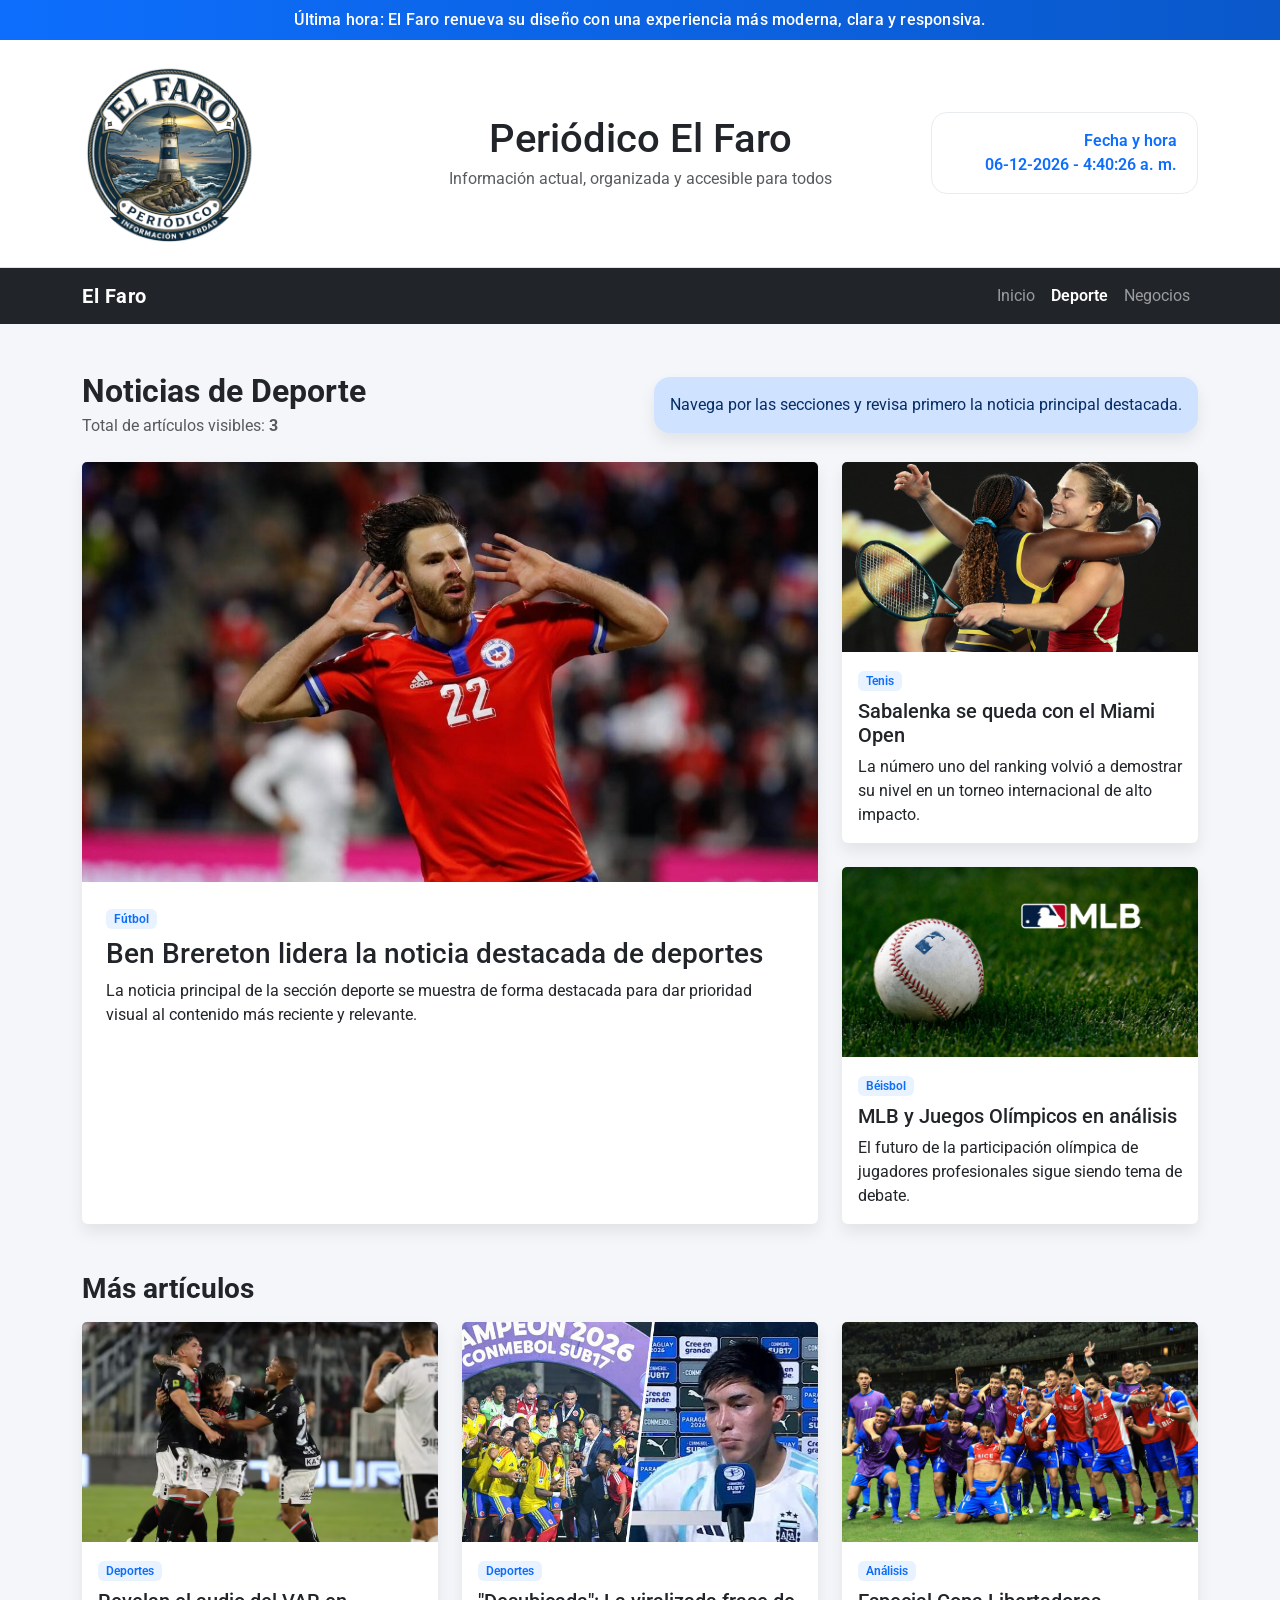
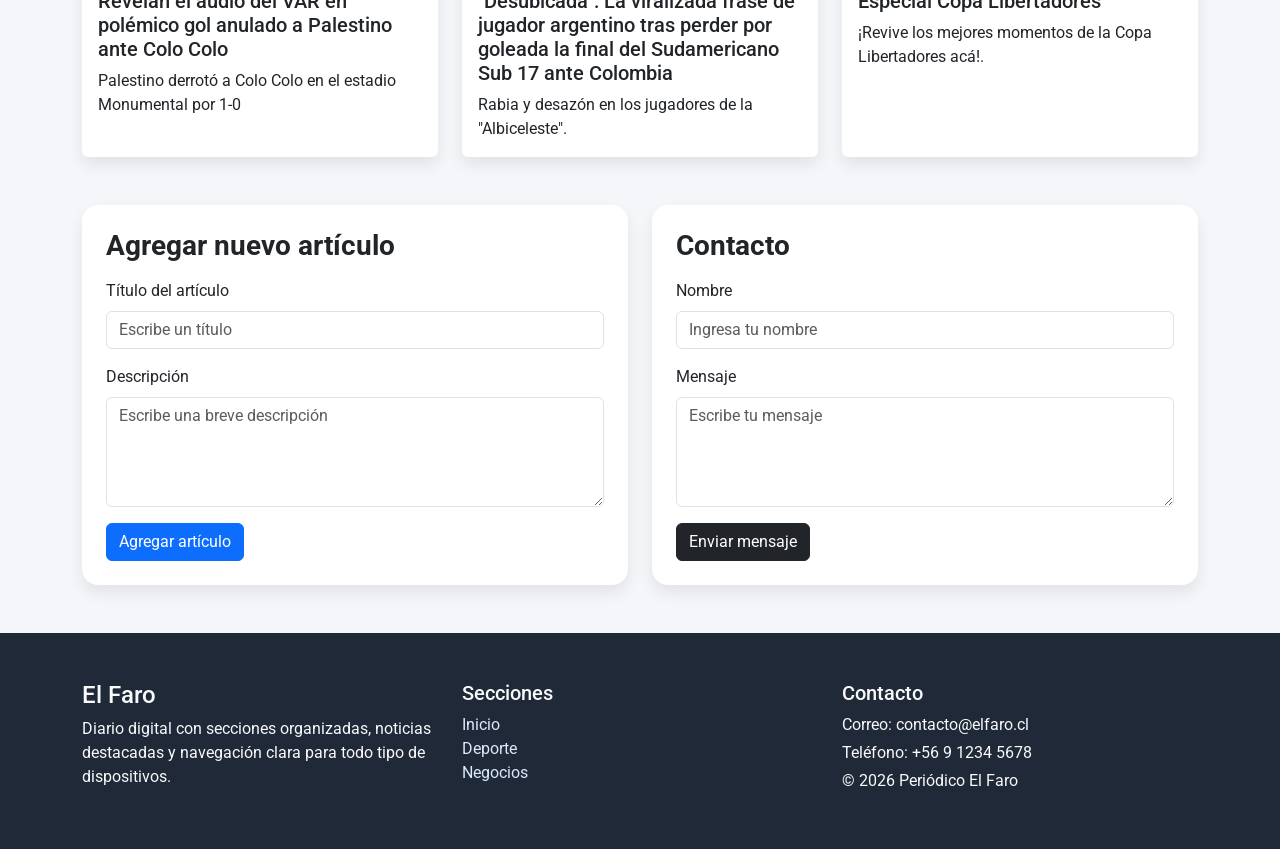
==== commit b421d348: "Update deporte.html" ====
--- a/deporte.html
+++ b/deporte.html
@@ -111,7 +111,7 @@
         
         <div class="col-md-6 col-lg-4 article-item">
           <article class="card h-100 custom-shadow article-card border-0">
-            <img src="palestino.jpg" class="card-img-top" alt="Cobertura deportiva organizada">
+            <img src="palestino.avif" class="card-img-top" alt="Cobertura deportiva organizada">
             <div class="card-body">
               <span class="badge badge-category mb-2">Deportes</span>
               <h5 class="card-title">Revelan el audio del VAR en polémico gol anulado a Palestino ante Colo Colo</h5>
